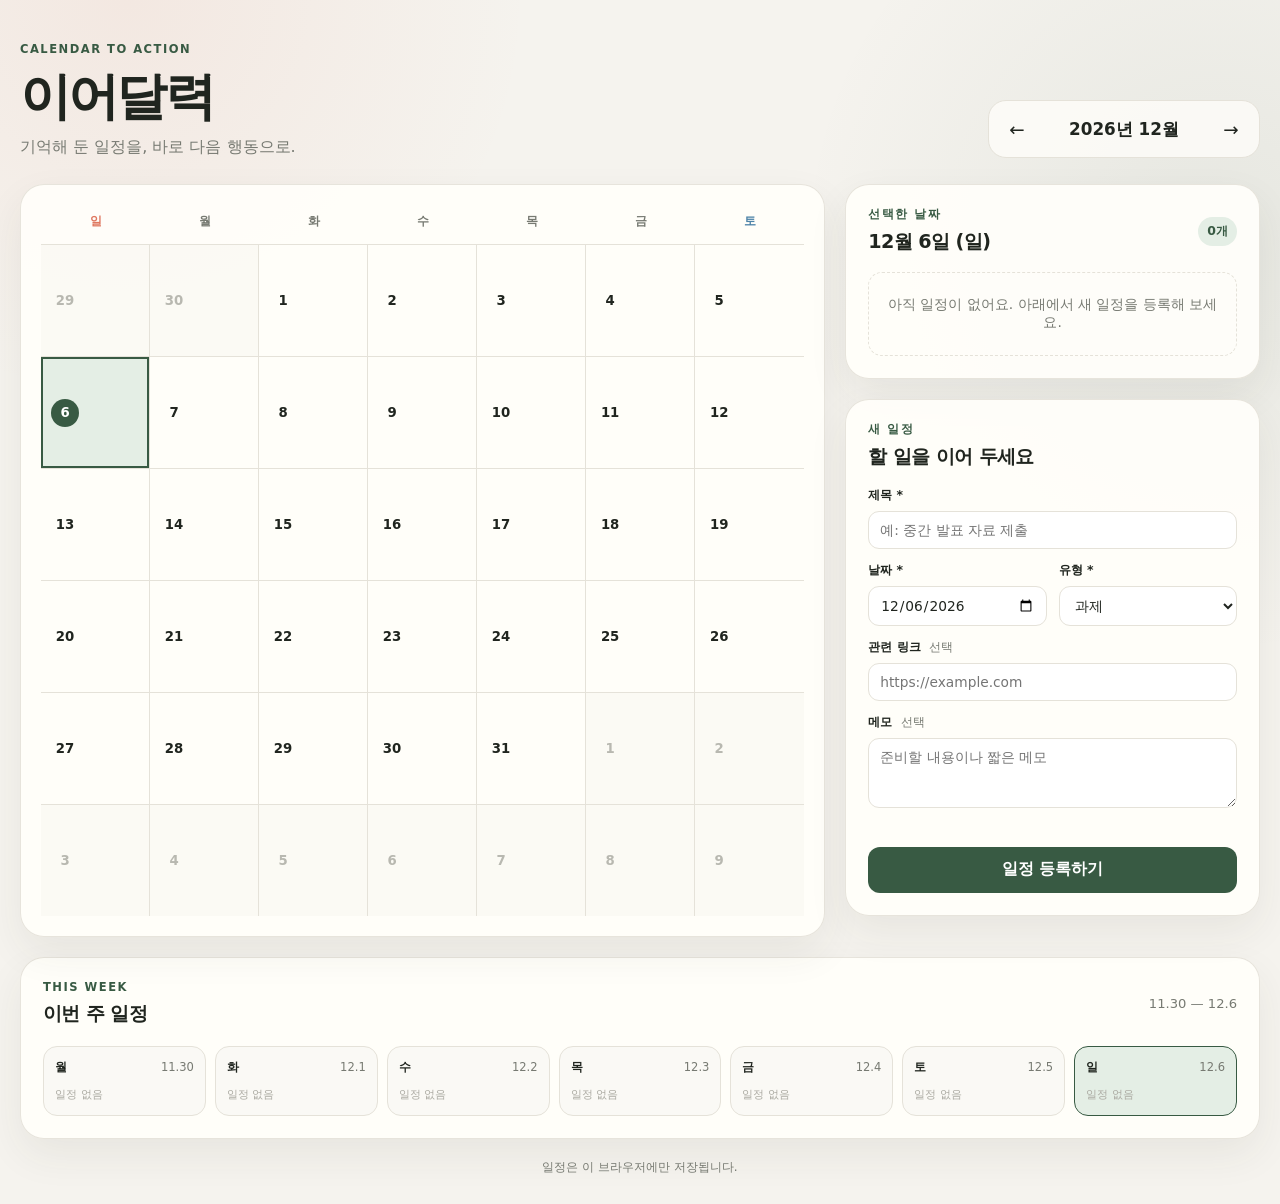
==== index.html @ fdb64bd1 "Publish connected calendar MVP" ====
<!doctype html>
<html lang="ko">
  <head>
    <meta charset="UTF-8" />
    <meta name="viewport" content="width=device-width, initial-scale=1.0" />
    <meta name="description" content="일정과 관련 링크를 한곳에서 관리하는 월간 일정 웹앱" />
    <title>이어달력</title>
    <link rel="icon" href="data:image/svg+xml,%3Csvg xmlns='http://www.w3.org/2000/svg' viewBox='0 0 64 64'%3E%3Crect width='64' height='64' rx='16' fill='%23385a43'/%3E%3Cpath d='M18 26h28v22H18z' fill='%23fffefa'/%3E%3Cpath d='M18 31h28M25 18v12M39 18v12' stroke='%23fffefa' stroke-width='4' stroke-linecap='round'/%3E%3Ccircle cx='27' cy='39' r='3' fill='%23df775f'/%3E%3C/svg%3E" />
    <link rel="stylesheet" href="style.css" />
    <script src="script.js" defer></script>
  </head>
  <body>
    <main class="app-shell">
      <header class="app-header">
        <div>
          <p class="eyebrow">CALENDAR TO ACTION</p>
          <h1>이어달력</h1>
          <p class="tagline">기억해 둔 일정을, 바로 다음 행동으로.</p>
        </div>
        <div class="month-controls" aria-label="월 이동">
          <button class="icon-button" id="prev-month" type="button" aria-label="이전 달">←</button>
          <h2 id="current-month" aria-live="polite"></h2>
          <button class="icon-button" id="next-month" type="button" aria-label="다음 달">→</button>
        </div>
      </header>

      <section class="workspace" aria-label="월간 일정 관리">
        <section class="calendar-card card" aria-labelledby="current-month">
          <div class="weekday-row" aria-hidden="true">
            <span>일</span><span>월</span><span>화</span><span>수</span><span>목</span><span>금</span><span>토</span>
          </div>
          <div id="calendar-grid" class="calendar-grid" role="grid" aria-label="월간 달력"></div>
        </section>

        <aside class="side-panel">
          <section class="card day-card" aria-labelledby="selected-date-heading">
            <div class="section-heading">
              <div>
                <p class="section-kicker">선택한 날짜</p>
                <h2 id="selected-date-heading"></h2>
              </div>
              <span id="event-count" class="count-badge"></span>
            </div>
            <div id="day-events" class="event-list" aria-live="polite"></div>
          </section>

          <section class="card form-card" aria-labelledby="form-heading">
            <div class="section-heading">
              <div>
                <p class="section-kicker">새 일정</p>
                <h2 id="form-heading">할 일을 이어 두세요</h2>
              </div>
            </div>
            <form id="event-form" novalidate>
              <div class="field full-field">
                <label for="event-title">제목 <span aria-hidden="true">*</span></label>
                <input id="event-title" name="title" type="text" maxlength="60" placeholder="예: 중간 발표 자료 제출" required />
              </div>
              <div class="field-row">
                <div class="field">
                  <label for="event-date">날짜 <span aria-hidden="true">*</span></label>
                  <input id="event-date" name="date" type="date" required />
                </div>
                <div class="field">
                  <label for="event-type">유형 <span aria-hidden="true">*</span></label>
                  <select id="event-type" name="type" required>
                    <option value="assignment">과제</option>
                    <option value="appointment">약속</option>
                    <option value="personal">개인</option>
                    <option value="other">기타</option>
                  </select>
                </div>
              </div>
              <div class="field full-field">
                <label for="event-link">관련 링크 <span class="optional">선택</span></label>
                <input id="event-link" name="link" type="url" inputmode="url" placeholder="https://example.com" />
              </div>
              <div class="field full-field">
                <label for="event-memo">메모 <span class="optional">선택</span></label>
                <textarea id="event-memo" name="memo" rows="3" maxlength="200" placeholder="준비할 내용이나 짧은 메모"></textarea>
              </div>
              <p id="form-message" class="form-message" role="alert"></p>
              <button class="primary-button" type="submit">일정 등록하기</button>
            </form>
          </section>
        </aside>
      </section>

      <section class="card weekly-card" aria-labelledby="weekly-heading">
        <div class="section-heading weekly-heading-row">
          <div>
            <p class="section-kicker">THIS WEEK</p>
            <h2 id="weekly-heading">이번 주 일정</h2>
          </div>
          <p id="week-range" class="week-range"></p>
        </div>
        <div id="weekly-grid" class="weekly-grid"></div>
      </section>

      <footer>일정은 이 브라우저에만 저장됩니다.</footer>
    </main>
  </body>
</html>
---- style.css ----
:root {
  --bg: #f5f3ee;
  --surface: #fffefa;
  --ink: #20251f;
  --muted: #777a72;
  --line: #e5e2d9;
  --accent: #385a43;
  --accent-soft: #e4eee5;
  --assignment: #df775f;
  --assignment-soft: #f9e5df;
  --appointment: #4d83a8;
  --appointment-soft: #e0edf5;
  --personal: #8067aa;
  --personal-soft: #ebe5f4;
  --other: #a9853b;
  --other-soft: #f4ebd5;
  --shadow: 0 16px 40px rgba(50, 51, 44, 0.07);
  color-scheme: light;
  font-family: Pretendard, "Noto Sans KR", system-ui, -apple-system, BlinkMacSystemFont, "Segoe UI", sans-serif;
}

* { box-sizing: border-box; }

body {
  margin: 0;
  min-width: 320px;
  color: var(--ink);
  background:
    radial-gradient(circle at 10% 0%, rgba(223, 119, 95, 0.09), transparent 25rem),
    radial-gradient(circle at 95% 20%, rgba(56, 90, 67, 0.08), transparent 26rem),
    var(--bg);
}

button, input, select, textarea { font: inherit; }
button { color: inherit; }

.app-shell {
  width: min(1240px, calc(100% - 40px));
  margin: 0 auto;
  padding: 42px 0 28px;
}

.app-header {
  display: flex;
  align-items: flex-end;
  justify-content: space-between;
  gap: 28px;
  margin-bottom: 26px;
}

.eyebrow, .section-kicker {
  margin: 0 0 7px;
  color: var(--accent);
  font-size: 0.72rem;
  font-weight: 800;
  letter-spacing: 0.13em;
}

h1, h2, p { margin-top: 0; }
h1 { margin-bottom: 5px; font-size: clamp(2rem, 4vw, 3.2rem); letter-spacing: -0.055em; }
.tagline { margin-bottom: 0; color: var(--muted); }

.month-controls {
  display: flex;
  align-items: center;
  gap: 12px;
  padding: 7px;
  border: 1px solid var(--line);
  border-radius: 18px;
  background: rgba(255, 254, 250, 0.78);
}

.month-controls h2 { min-width: 148px; margin: 0; text-align: center; font-size: 1.05rem; }
.icon-button {
  width: 42px;
  height: 42px;
  border: 0;
  border-radius: 13px;
  background: transparent;
  cursor: pointer;
  font-size: 1.15rem;
}
.icon-button:hover, .icon-button:focus-visible { background: var(--accent-soft); outline: none; }

.card {
  border: 1px solid rgba(229, 226, 217, 0.9);
  border-radius: 24px;
  background: rgba(255, 254, 250, 0.94);
  box-shadow: var(--shadow);
}

.workspace { display: grid; grid-template-columns: minmax(0, 1.65fr) minmax(310px, 0.85fr); gap: 20px; align-items: start; }
.calendar-card { padding: 20px; }
.weekday-row, .calendar-grid { display: grid; grid-template-columns: repeat(7, minmax(0, 1fr)); }
.weekday-row span { padding: 8px 4px 14px; color: var(--muted); text-align: center; font-size: 0.75rem; font-weight: 700; }
.weekday-row span:first-child { color: var(--assignment); }
.weekday-row span:last-child { color: var(--appointment); }

.calendar-day {
  position: relative;
  min-height: 112px;
  padding: 10px;
  border: 0;
  border-top: 1px solid var(--line);
  border-right: 1px solid var(--line);
  background: transparent;
  text-align: left;
  cursor: pointer;
  overflow: hidden;
}
.calendar-day:nth-child(7n) { border-right: 0; }
.calendar-day:hover { background: #f9f8f3; }
.calendar-day:focus-visible { z-index: 1; outline: 3px solid rgba(56, 90, 67, 0.32); outline-offset: -3px; }
.calendar-day.outside { color: #b8b8b0; background: rgba(245, 243, 238, 0.45); }
.calendar-day.selected { background: var(--accent-soft); box-shadow: inset 0 0 0 2px var(--accent); }
.day-number {
  display: inline-grid;
  width: 28px;
  height: 28px;
  place-items: center;
  border-radius: 50%;
  font-size: 0.83rem;
  font-weight: 700;
}
.calendar-day.today .day-number { color: white; background: var(--accent); }
.event-chips { display: grid; gap: 4px; margin-top: 8px; }
.event-chip {
  display: block;
  padding: 5px 7px;
  overflow: hidden;
  border-radius: 7px;
  color: #49342e;
  background: var(--assignment-soft);
  font-size: 0.7rem;
  font-weight: 650;
  text-overflow: ellipsis;
  white-space: nowrap;
}
.event-chip.type-appointment { color: #29475d; background: var(--appointment-soft); }
.event-chip.type-personal { color: #4d3d69; background: var(--personal-soft); }
.event-chip.type-other { color: #665121; background: var(--other-soft); }
.more-events { color: var(--muted); font-size: 0.68rem; padding-left: 4px; }

.side-panel { display: grid; gap: 20px; }
.day-card, .form-card, .weekly-card { padding: 22px; }
.section-heading { display: flex; align-items: center; justify-content: space-between; gap: 12px; margin-bottom: 17px; }
.section-heading h2 { margin: 0; font-size: 1.2rem; letter-spacing: -0.03em; }
.count-badge { min-width: 34px; padding: 6px 9px; border-radius: 999px; color: var(--accent); background: var(--accent-soft); text-align: center; font-size: 0.78rem; font-weight: 800; }
.event-list { display: grid; gap: 10px; }
.empty-state { margin: 0; padding: 23px 12px; border: 1px dashed var(--line); border-radius: 14px; color: var(--muted); text-align: center; font-size: 0.86rem; }
.event-item { padding: 14px; border-left: 4px solid var(--assignment); border-radius: 12px; background: #faf8f3; }
.event-item.type-appointment { border-color: var(--appointment); }
.event-item.type-personal { border-color: var(--personal); }
.event-item.type-other { border-color: var(--other); }
.event-item-head { display: flex; align-items: flex-start; justify-content: space-between; gap: 10px; }
.event-title { margin: 0; font-size: 0.95rem; overflow-wrap: anywhere; }
.type-label { display: inline-block; margin-top: 5px; color: var(--muted); font-size: 0.72rem; font-weight: 700; }
.event-memo { margin: 10px 0 0; color: #65685f; font-size: 0.8rem; line-height: 1.55; white-space: pre-wrap; overflow-wrap: anywhere; }
.event-actions { display: flex; gap: 7px; margin-top: 12px; }
.link-button, .delete-button { display: inline-flex; align-items: center; min-height: 33px; padding: 6px 10px; border-radius: 9px; font-size: 0.75rem; font-weight: 750; text-decoration: none; }
.link-button { color: white; background: var(--accent); }
.delete-button { border: 1px solid #e2d8d2; color: #865545; background: transparent; cursor: pointer; }
.link-button:hover, .link-button:focus-visible { background: #294633; }
.delete-button:hover, .delete-button:focus-visible { background: #faebe6; }

form { display: grid; gap: 13px; }
.field-row { display: grid; grid-template-columns: 1fr 1fr; gap: 12px; }
.field { display: grid; gap: 7px; }
.field label { font-size: 0.78rem; font-weight: 750; }
.optional { margin-left: 4px; color: var(--muted); font-weight: 500; }
input, select, textarea {
  width: 100%;
  border: 1px solid var(--line);
  border-radius: 11px;
  color: var(--ink);
  background: #fff;
  padding: 10px 11px;
  font-size: 0.86rem;
}
textarea { resize: vertical; }
input:focus, select:focus, textarea:focus { border-color: var(--accent); outline: 3px solid rgba(56, 90, 67, 0.12); }
.form-message { min-height: 1.2em; margin: -2px 0 0; color: #a44835; font-size: 0.78rem; }
.form-message.success { color: var(--accent); }
.primary-button { min-height: 46px; border: 0; border-radius: 12px; color: white; background: var(--accent); font-weight: 800; cursor: pointer; }
.primary-button:hover, .primary-button:focus-visible { background: #294633; outline: 3px solid rgba(56, 90, 67, 0.2); }

.weekly-card { margin-top: 20px; }
.weekly-heading-row { margin-bottom: 19px; }
.week-range { margin: 0; color: var(--muted); font-size: 0.82rem; }
.weekly-grid { display: grid; grid-template-columns: repeat(7, minmax(0, 1fr)); gap: 9px; }
.week-day { min-width: 0; padding: 13px 11px; border: 1px solid var(--line); border-radius: 14px; background: #faf9f5; }
.week-day.today { border-color: var(--accent); background: var(--accent-soft); }
.week-day-head { display: flex; align-items: baseline; justify-content: space-between; gap: 5px; margin-bottom: 12px; }
.week-name { font-size: 0.72rem; font-weight: 800; }
.week-date { color: var(--muted); font-size: 0.72rem; }
.week-event-list { display: grid; gap: 7px; }
.week-event { padding: 8px; border-radius: 9px; background: var(--assignment-soft); font-size: 0.72rem; }
.week-event.type-appointment { background: var(--appointment-soft); }
.week-event.type-personal { background: var(--personal-soft); }
.week-event.type-other { background: var(--other-soft); }
.week-event strong { display: block; overflow-wrap: anywhere; }
.week-event span { display: block; margin-top: 3px; color: var(--muted); font-size: 0.65rem; }
.week-event a { display: inline-block; margin-top: 7px; color: var(--accent); font-weight: 800; text-underline-offset: 2px; }
.week-empty { margin: 0; color: #aaa9a1; font-size: 0.7rem; }

footer { padding: 20px 4px 0; color: var(--muted); text-align: center; font-size: 0.75rem; }

@media (max-width: 920px) {
  .workspace { grid-template-columns: 1fr; }
  .side-panel { grid-template-columns: 1fr 1fr; }
  .weekly-grid { grid-template-columns: repeat(4, 1fr); }
}

@media (max-width: 680px) {
  .app-shell { width: min(100% - 24px, 560px); padding-top: 24px; }
  .app-header { align-items: stretch; flex-direction: column; gap: 18px; }
  .month-controls { justify-content: space-between; }
  .side-panel { grid-template-columns: 1fr; }
  .calendar-card { padding: 10px; border-radius: 18px; }
  .calendar-day { min-height: 72px; padding: 6px 4px; }
  .day-number { width: 25px; height: 25px; font-size: 0.76rem; }
  .event-chip { width: 100%; height: 7px; padding: 0; border-radius: 999px; color: transparent !important; font-size: 0; }
  .more-events { display: none; }
  .field-row { grid-template-columns: 1fr; }
  .weekly-grid { display: grid; grid-template-columns: 1fr; }
  .week-day { display: grid; grid-template-columns: 62px 1fr; gap: 8px; }
  .week-day-head { display: block; margin: 0; }
  .week-date { display: block; margin-top: 3px; }
  .weekly-heading-row { align-items: flex-start; flex-direction: column; }
}

@media (prefers-reduced-motion: no-preference) {
  button, a, input, select, textarea, .calendar-day { transition: background-color 160ms ease, border-color 160ms ease, transform 160ms ease; }
  .primary-button:hover { transform: translateY(-1px); }
}
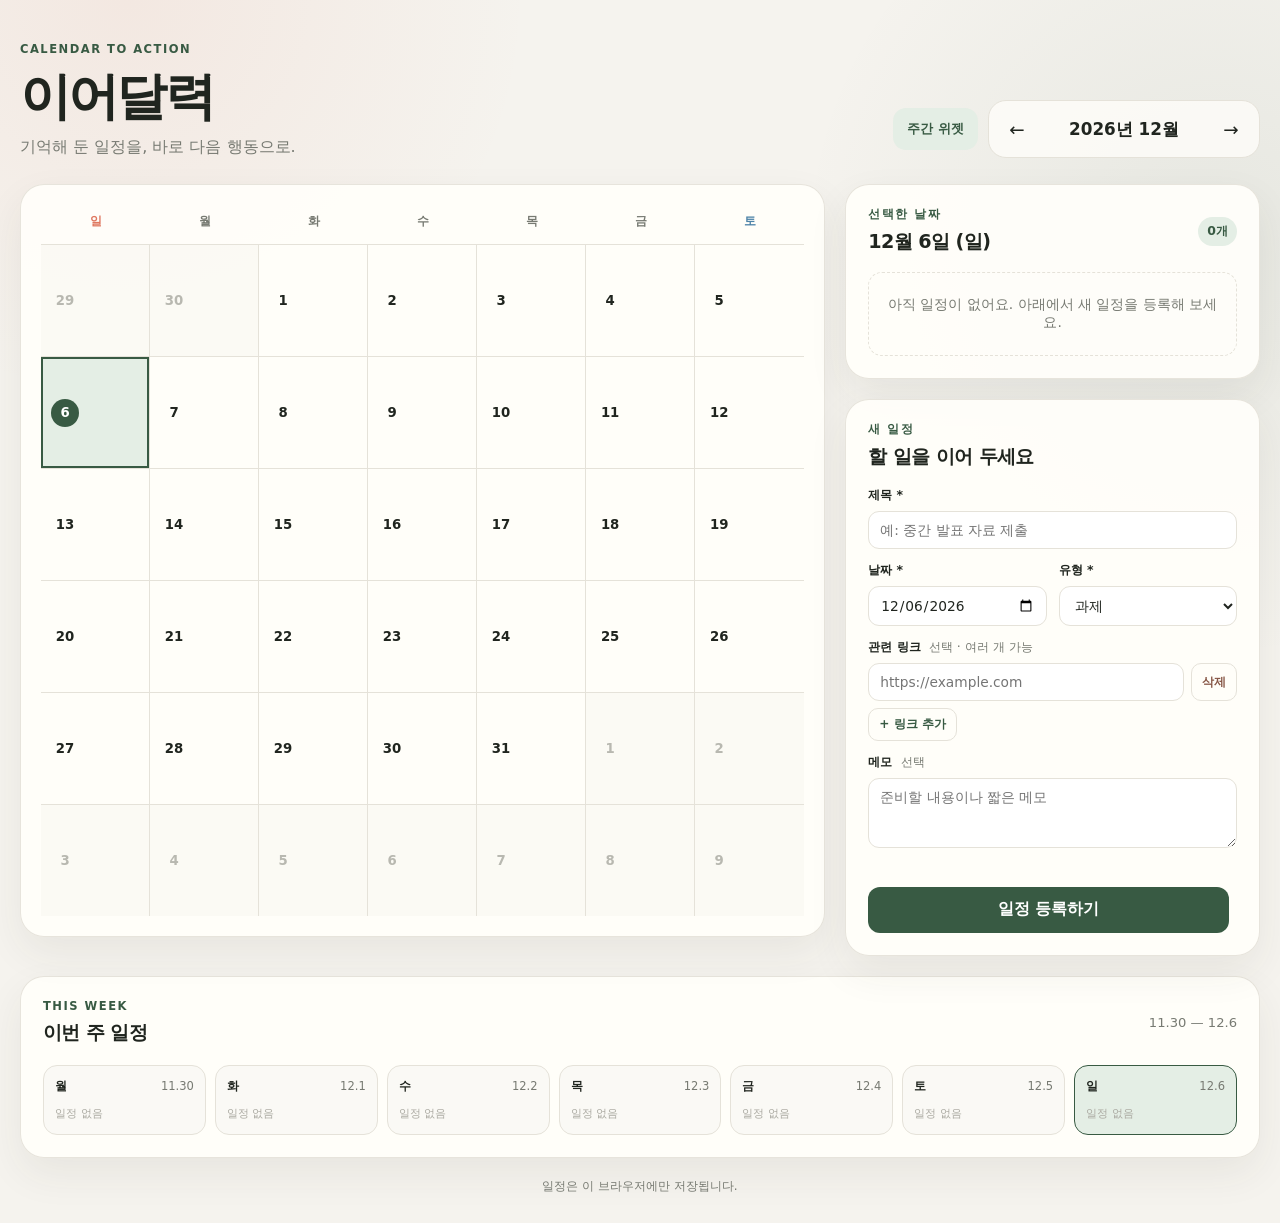
==== commit 641b00bf: "Add weekly widget and task management" ====
--- a/index.html
+++ b/index.html
@@ -17,10 +17,13 @@
           <h1>이어달력</h1>
           <p class="tagline">기억해 둔 일정을, 바로 다음 행동으로.</p>
         </div>
-        <div class="month-controls" aria-label="월 이동">
-          <button class="icon-button" id="prev-month" type="button" aria-label="이전 달">←</button>
-          <h2 id="current-month" aria-live="polite"></h2>
-          <button class="icon-button" id="next-month" type="button" aria-label="다음 달">→</button>
+        <div class="header-actions">
+          <a class="widget-link" href="widget.html">주간 위젯</a>
+          <div class="month-controls" aria-label="월 이동">
+            <button class="icon-button" id="prev-month" type="button" aria-label="이전 달">←</button>
+            <h2 id="current-month" aria-live="polite"></h2>
+            <button class="icon-button" id="next-month" type="button" aria-label="다음 달">→</button>
+          </div>
         </div>
       </header>
 
@@ -47,7 +50,7 @@
           <section class="card form-card" aria-labelledby="form-heading">
             <div class="section-heading">
               <div>
-                <p class="section-kicker">새 일정</p>
+                <p class="section-kicker" id="form-kicker">새 일정</p>
                 <h2 id="form-heading">할 일을 이어 두세요</h2>
               </div>
             </div>
@@ -72,15 +75,19 @@
                 </div>
               </div>
               <div class="field full-field">
-                <label for="event-link">관련 링크 <span class="optional">선택</span></label>
-                <input id="event-link" name="link" type="url" inputmode="url" placeholder="https://example.com" />
+                <label>관련 링크 <span class="optional">선택 · 여러 개 가능</span></label>
+                <div id="event-links" class="link-fields"></div>
+                <button class="add-link-button" id="add-link" type="button">+ 링크 추가</button>
               </div>
               <div class="field full-field">
                 <label for="event-memo">메모 <span class="optional">선택</span></label>
                 <textarea id="event-memo" name="memo" rows="3" maxlength="200" placeholder="준비할 내용이나 짧은 메모"></textarea>
               </div>
               <p id="form-message" class="form-message" role="alert"></p>
-              <button class="primary-button" type="submit">일정 등록하기</button>
+              <div class="form-actions">
+                <button class="primary-button" id="submit-button" type="submit">일정 등록하기</button>
+                <button class="secondary-button" id="cancel-edit" type="button" hidden>수정 취소</button>
+              </div>
             </form>
           </section>
         </aside>
--- a/style.css
+++ b/style.css
@@ -33,6 +33,7 @@
 
 button, input, select, textarea { font: inherit; }
 button { color: inherit; }
+a { color: inherit; }
 
 .app-shell {
   width: min(1240px, calc(100% - 40px));
@@ -59,6 +60,25 @@
 h1, h2, p { margin-top: 0; }
 h1 { margin-bottom: 5px; font-size: clamp(2rem, 4vw, 3.2rem); letter-spacing: -0.055em; }
 .tagline { margin-bottom: 0; color: var(--muted); }
+
+.header-actions {
+  display: flex;
+  align-items: center;
+  gap: 10px;
+}
+
+.widget-link {
+  padding: 12px 14px;
+  border-radius: 13px;
+  color: var(--accent);
+  background: var(--accent-soft);
+  font-size: .82rem;
+  font-weight: 800;
+  text-decoration: none;
+}
+
+.widget-link:hover,
+.widget-link:focus-visible { outline: 2px solid var(--accent); }
 
 .month-controls {
   display: flex;
@@ -152,15 +172,22 @@
 .event-item.type-appointment { border-color: var(--appointment); }
 .event-item.type-personal { border-color: var(--personal); }
 .event-item.type-other { border-color: var(--other); }
+.event-item.completed { border-color: #aaa9a1; background: #f0efea; opacity: .78; }
+.event-item.completed .event-title { text-decoration: line-through; }
 .event-item-head { display: flex; align-items: flex-start; justify-content: space-between; gap: 10px; }
 .event-title { margin: 0; font-size: 0.95rem; overflow-wrap: anywhere; }
 .type-label { display: inline-block; margin-top: 5px; color: var(--muted); font-size: 0.72rem; font-weight: 700; }
 .event-memo { margin: 10px 0 0; color: #65685f; font-size: 0.8rem; line-height: 1.55; white-space: pre-wrap; overflow-wrap: anywhere; }
-.event-actions { display: flex; gap: 7px; margin-top: 12px; }
-.link-button, .delete-button { display: inline-flex; align-items: center; min-height: 33px; padding: 6px 10px; border-radius: 9px; font-size: 0.75rem; font-weight: 750; text-decoration: none; }
+.event-links, .event-actions { display: flex; flex-wrap: wrap; gap: 7px; margin-top: 12px; }
+.link-button, .complete-button, .edit-button, .delete-button { display: inline-flex; align-items: center; min-height: 33px; padding: 6px 10px; border-radius: 9px; font-size: 0.75rem; font-weight: 750; text-decoration: none; }
 .link-button { color: white; background: var(--accent); }
-.delete-button { border: 1px solid #e2d8d2; color: #865545; background: transparent; cursor: pointer; }
+.complete-button, .edit-button, .delete-button { border: 1px solid var(--line); background: transparent; cursor: pointer; }
+.complete-button { color: var(--accent); }
+.edit-button { color: #4d5f77; }
+.delete-button { color: #865545; }
 .link-button:hover, .link-button:focus-visible { background: #294633; }
+.complete-button:hover, .complete-button:focus-visible { background: var(--accent-soft); }
+.edit-button:hover, .edit-button:focus-visible { background: #e7edf4; }
 .delete-button:hover, .delete-button:focus-visible { background: #faebe6; }
 
 form { display: grid; gap: 13px; }
@@ -179,9 +206,26 @@
 }
 textarea { resize: vertical; }
 input:focus, select:focus, textarea:focus { border-color: var(--accent); outline: 3px solid rgba(56, 90, 67, 0.12); }
+.link-fields { display: grid; gap: 7px; }
+.link-field-row { display: grid; grid-template-columns: 1fr auto; gap: 7px; }
+.add-link-button, .remove-link-button, .secondary-button {
+  border: 1px solid var(--line);
+  border-radius: 10px;
+  color: var(--accent);
+  background: transparent;
+  font-weight: 750;
+  cursor: pointer;
+}
+.add-link-button { justify-self: start; padding: 7px 10px; font-size: .76rem; }
+.remove-link-button { padding: 0 10px; color: #865545; font-size: .72rem; }
+.add-link-button:hover, .add-link-button:focus-visible,
+.secondary-button:hover, .secondary-button:focus-visible { background: var(--accent-soft); }
+.remove-link-button:hover, .remove-link-button:focus-visible { background: #faebe6; }
 .form-message { min-height: 1.2em; margin: -2px 0 0; color: #a44835; font-size: 0.78rem; }
 .form-message.success { color: var(--accent); }
+.form-actions { display: grid; grid-template-columns: 1fr auto; gap: 8px; }
 .primary-button { min-height: 46px; border: 0; border-radius: 12px; color: white; background: var(--accent); font-weight: 800; cursor: pointer; }
+.secondary-button { min-height: 46px; padding: 0 14px; }
 .primary-button:hover, .primary-button:focus-visible { background: #294633; outline: 3px solid rgba(56, 90, 67, 0.2); }
 
 .weekly-card { margin-top: 20px; }
@@ -214,6 +258,8 @@
 @media (max-width: 680px) {
   .app-shell { width: min(100% - 24px, 560px); padding-top: 24px; }
   .app-header { align-items: stretch; flex-direction: column; gap: 18px; }
+  .header-actions { align-items: stretch; flex-direction: column; }
+  .widget-link { text-align: center; }
   .month-controls { justify-content: space-between; }
   .side-panel { grid-template-columns: 1fr; }
   .calendar-card { padding: 10px; border-radius: 18px; }
@@ -222,6 +268,7 @@
   .event-chip { width: 100%; height: 7px; padding: 0; border-radius: 999px; color: transparent !important; font-size: 0; }
   .more-events { display: none; }
   .field-row { grid-template-columns: 1fr; }
+  .form-actions { grid-template-columns: 1fr; }
   .weekly-grid { display: grid; grid-template-columns: 1fr; }
   .week-day { display: grid; grid-template-columns: 62px 1fr; gap: 8px; }
   .week-day-head { display: block; margin: 0; }
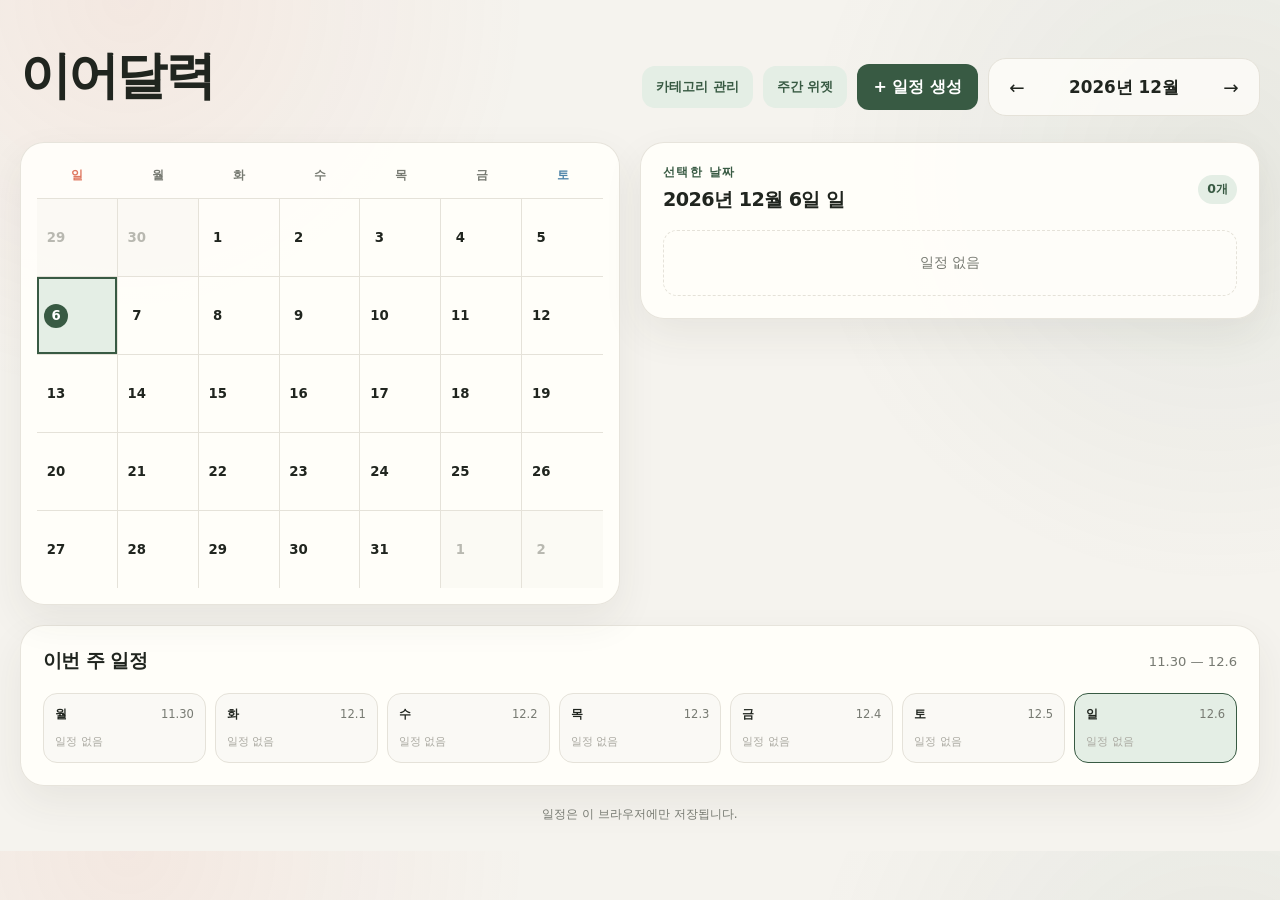
==== commit 5c190b2d: "feat: 일정 생성과 카테고리 관리 개선" ====
--- a/index.html
+++ b/index.html
@@ -7,18 +7,19 @@
     <title>이어달력</title>
     <link rel="icon" href="data:image/svg+xml,%3Csvg xmlns='http://www.w3.org/2000/svg' viewBox='0 0 64 64'%3E%3Crect width='64' height='64' rx='16' fill='%23385a43'/%3E%3Cpath d='M18 26h28v22H18z' fill='%23fffefa'/%3E%3Cpath d='M18 31h28M25 18v12M39 18v12' stroke='%23fffefa' stroke-width='4' stroke-linecap='round'/%3E%3Ccircle cx='27' cy='39' r='3' fill='%23df775f'/%3E%3C/svg%3E" />
     <link rel="stylesheet" href="style.css" />
+    <script src="calendar-data.js" defer></script>
     <script src="script.js" defer></script>
   </head>
   <body>
     <main class="app-shell">
       <header class="app-header">
         <div>
-          <p class="eyebrow">CALENDAR TO ACTION</p>
           <h1>이어달력</h1>
-          <p class="tagline">기억해 둔 일정을, 바로 다음 행동으로.</p>
         </div>
         <div class="header-actions">
+          <button class="widget-link" id="manage-categories" type="button">카테고리 관리</button>
           <a class="widget-link" href="widget.html">주간 위젯</a>
+          <button class="primary-button header-create" id="create-event" type="button">+ 일정 생성</button>
           <div class="month-controls" aria-label="월 이동">
             <button class="icon-button" id="prev-month" type="button" aria-label="이전 달">←</button>
             <h2 id="current-month" aria-live="polite"></h2>
@@ -47,31 +48,40 @@
             <div id="day-events" class="event-list" aria-live="polite"></div>
           </section>
 
-          <section class="card form-card" aria-labelledby="form-heading">
+        </aside>
+      </section>
+
+      <dialog id="event-dialog" class="form-dialog" aria-labelledby="form-heading">
+          <section class="card form-card">
             <div class="section-heading">
               <div>
-                <p class="section-kicker" id="form-kicker">새 일정</p>
-                <h2 id="form-heading">할 일을 이어 두세요</h2>
+                <h2 id="form-heading">일정 생성</h2>
               </div>
+              <button class="dialog-close" id="close-event-dialog" type="button" aria-label="닫기">×</button>
             </div>
             <form id="event-form" novalidate>
               <div class="field full-field">
                 <label for="event-title">제목 <span aria-hidden="true">*</span></label>
-                <input id="event-title" name="title" type="text" maxlength="60" placeholder="예: 중간 발표 자료 제출" required />
+                <input id="event-title" name="title" type="text" maxlength="60" required />
               </div>
               <div class="field-row">
                 <div class="field">
-                  <label for="event-date">날짜 <span aria-hidden="true">*</span></label>
+                  <label for="event-date">시작 날짜 <span aria-hidden="true">*</span></label>
                   <input id="event-date" name="date" type="date" required />
                 </div>
                 <div class="field">
-                  <label for="event-type">유형 <span aria-hidden="true">*</span></label>
-                  <select id="event-type" name="type" required>
-                    <option value="assignment">과제</option>
-                    <option value="appointment">약속</option>
-                    <option value="personal">개인</option>
-                    <option value="other">기타</option>
-                  </select>
+                  <label for="event-end-date">종료 날짜</label>
+                  <input id="event-end-date" name="endDate" type="date" />
+                </div>
+              </div>
+              <div class="field-row">
+                <div class="field">
+                  <label for="event-time">시간</label>
+                  <input id="event-time" name="time" type="time" />
+                </div>
+                <div class="field">
+                  <label for="event-type">카테고리</label>
+                  <select id="event-type" name="type" required></select>
                 </div>
               </div>
               <div class="field full-field">
@@ -81,22 +91,37 @@
               </div>
               <div class="field full-field">
                 <label for="event-memo">메모 <span class="optional">선택</span></label>
-                <textarea id="event-memo" name="memo" rows="3" maxlength="200" placeholder="준비할 내용이나 짧은 메모"></textarea>
+                <textarea id="event-memo" name="memo" rows="3" maxlength="200"></textarea>
               </div>
               <p id="form-message" class="form-message" role="alert"></p>
               <div class="form-actions">
-                <button class="primary-button" id="submit-button" type="submit">일정 등록하기</button>
-                <button class="secondary-button" id="cancel-edit" type="button" hidden>수정 취소</button>
+                <button class="primary-button" id="submit-button" type="submit">저장</button>
+                <button class="secondary-button" id="cancel-edit" type="button">취소</button>
               </div>
             </form>
           </section>
-        </aside>
-      </section>
+      </dialog>
+
+      <dialog id="category-dialog" class="form-dialog" aria-labelledby="category-heading">
+        <section class="card form-card">
+          <div class="section-heading">
+            <h2 id="category-heading">카테고리 관리</h2>
+            <button class="dialog-close" id="close-category-dialog" type="button" aria-label="닫기">×</button>
+          </div>
+          <form id="category-form">
+            <div id="category-fields" class="category-fields"></div>
+            <p id="category-message" class="form-message" role="alert"></p>
+            <div class="form-actions">
+              <button class="primary-button" type="submit">저장</button>
+              <button class="secondary-button" id="cancel-categories" type="button">취소</button>
+            </div>
+          </form>
+        </section>
+      </dialog>
 
       <section class="card weekly-card" aria-labelledby="weekly-heading">
         <div class="section-heading weekly-heading-row">
           <div>
-            <p class="section-kicker">THIS WEEK</p>
             <h2 id="weekly-heading">이번 주 일정</h2>
           </div>
           <p id="week-range" class="week-range"></p>
--- a/style.css
+++ b/style.css
@@ -6,14 +6,6 @@
   --line: #e5e2d9;
   --accent: #385a43;
   --accent-soft: #e4eee5;
-  --assignment: #df775f;
-  --assignment-soft: #f9e5df;
-  --appointment: #4d83a8;
-  --appointment-soft: #e0edf5;
-  --personal: #8067aa;
-  --personal-soft: #ebe5f4;
-  --other: #a9853b;
-  --other-soft: #f4ebd5;
   --shadow: 0 16px 40px rgba(50, 51, 44, 0.07);
   color-scheme: light;
   font-family: Pretendard, "Noto Sans KR", system-ui, -apple-system, BlinkMacSystemFont, "Segoe UI", sans-serif;
@@ -49,7 +41,7 @@
   margin-bottom: 26px;
 }
 
-.eyebrow, .section-kicker {
+.section-kicker {
   margin: 0 0 7px;
   color: var(--accent);
   font-size: 0.72rem;
@@ -59,7 +51,6 @@
 
 h1, h2, p { margin-top: 0; }
 h1 { margin-bottom: 5px; font-size: clamp(2rem, 4vw, 3.2rem); letter-spacing: -0.055em; }
-.tagline { margin-bottom: 0; color: var(--muted); }
 
 .header-actions {
   display: flex;
@@ -109,17 +100,17 @@
   box-shadow: var(--shadow);
 }
 
-.workspace { display: grid; grid-template-columns: minmax(0, 1.65fr) minmax(310px, 0.85fr); gap: 20px; align-items: start; }
-.calendar-card { padding: 20px; }
+.workspace { display: grid; grid-template-columns: minmax(0, 600px) minmax(310px, 1fr); gap: 20px; align-items: start; }
+.calendar-card { padding: 16px; }
 .weekday-row, .calendar-grid { display: grid; grid-template-columns: repeat(7, minmax(0, 1fr)); }
 .weekday-row span { padding: 8px 4px 14px; color: var(--muted); text-align: center; font-size: 0.75rem; font-weight: 700; }
-.weekday-row span:first-child { color: var(--assignment); }
-.weekday-row span:last-child { color: var(--appointment); }
+.weekday-row span:first-child { color: #df775f; }
+.weekday-row span:last-child { color: #4d83a8; }
 
 .calendar-day {
   position: relative;
-  min-height: 112px;
-  padding: 10px;
+  height: 78px;
+  padding: 7px;
   border: 0;
   border-top: 1px solid var(--line);
   border-right: 1px solid var(--line);
@@ -133,50 +124,47 @@
 .calendar-day:focus-visible { z-index: 1; outline: 3px solid rgba(56, 90, 67, 0.32); outline-offset: -3px; }
 .calendar-day.outside { color: #b8b8b0; background: rgba(245, 243, 238, 0.45); }
 .calendar-day.selected { background: var(--accent-soft); box-shadow: inset 0 0 0 2px var(--accent); }
+.calendar-day.drop-target {
+  z-index: 1;
+  background: #edf4ed;
+  box-shadow: inset 0 0 0 3px var(--accent);
+}
 .day-number {
-  display: inline-grid;
-  width: 28px;
-  height: 28px;
+  display: grid;
+  width: 24px;
+  height: 24px;
   place-items: center;
   border-radius: 50%;
   font-size: 0.83rem;
   font-weight: 700;
 }
 .calendar-day.today .day-number { color: white; background: var(--accent); }
-.event-chips { display: grid; gap: 4px; margin-top: 8px; }
+.event-chips { display: grid; gap: 3px; margin-top: 3px; max-height: 37px; overflow-y: auto; scrollbar-width: thin; }
 .event-chip {
   display: block;
-  padding: 5px 7px;
-  overflow: hidden;
-  border-radius: 7px;
-  color: #49342e;
-  background: var(--assignment-soft);
-  font-size: 0.7rem;
-  font-weight: 650;
-  text-overflow: ellipsis;
-  white-space: nowrap;
-}
-.event-chip.type-appointment { color: #29475d; background: var(--appointment-soft); }
-.event-chip.type-personal { color: #4d3d69; background: var(--personal-soft); }
-.event-chip.type-other { color: #665121; background: var(--other-soft); }
-.more-events { color: var(--muted); font-size: 0.68rem; padding-left: 4px; }
-
-.side-panel { display: grid; gap: 20px; }
+  height: 6px;
+  min-height: 6px;
+  border-radius: 999px;
+  background: var(--category-color);
+  cursor: grab;
+  user-select: none;
+}
+.event-chip:active { cursor: grabbing; }
+.event-chip.dragging { opacity: .45; }
+
 .day-card, .form-card, .weekly-card { padding: 22px; }
 .section-heading { display: flex; align-items: center; justify-content: space-between; gap: 12px; margin-bottom: 17px; }
 .section-heading h2 { margin: 0; font-size: 1.2rem; letter-spacing: -0.03em; }
 .count-badge { min-width: 34px; padding: 6px 9px; border-radius: 999px; color: var(--accent); background: var(--accent-soft); text-align: center; font-size: 0.78rem; font-weight: 800; }
 .event-list { display: grid; gap: 10px; }
 .empty-state { margin: 0; padding: 23px 12px; border: 1px dashed var(--line); border-radius: 14px; color: var(--muted); text-align: center; font-size: 0.86rem; }
-.event-item { padding: 14px; border-left: 4px solid var(--assignment); border-radius: 12px; background: #faf8f3; }
-.event-item.type-appointment { border-color: var(--appointment); }
-.event-item.type-personal { border-color: var(--personal); }
-.event-item.type-other { border-color: var(--other); }
+.event-item { padding: 14px; border-left: 4px solid var(--category-color); border-radius: 12px; background: #faf8f3; }
 .event-item.completed { border-color: #aaa9a1; background: #f0efea; opacity: .78; }
 .event-item.completed .event-title { text-decoration: line-through; }
 .event-item-head { display: flex; align-items: flex-start; justify-content: space-between; gap: 10px; }
 .event-title { margin: 0; font-size: 0.95rem; overflow-wrap: anywhere; }
 .type-label { display: inline-block; margin-top: 5px; color: var(--muted); font-size: 0.72rem; font-weight: 700; }
+.event-detail { display: block; margin-top: 4px; color: var(--muted); font-size: .72rem; }
 .event-memo { margin: 10px 0 0; color: #65685f; font-size: 0.8rem; line-height: 1.55; white-space: pre-wrap; overflow-wrap: anywhere; }
 .event-links, .event-actions { display: flex; flex-wrap: wrap; gap: 7px; margin-top: 12px; }
 .link-button, .complete-button, .edit-button, .delete-button { display: inline-flex; align-items: center; min-height: 33px; padding: 6px 10px; border-radius: 9px; font-size: 0.75rem; font-weight: 750; text-decoration: none; }
@@ -193,7 +181,7 @@
 form { display: grid; gap: 13px; }
 .field-row { display: grid; grid-template-columns: 1fr 1fr; gap: 12px; }
 .field { display: grid; gap: 7px; }
-.field label { font-size: 0.78rem; font-weight: 750; }
+.field label, .field-label { font-size: 0.78rem; font-weight: 750; }
 .optional { margin-left: 4px; color: var(--muted); font-weight: 500; }
 input, select, textarea {
   width: 100%;
@@ -222,7 +210,6 @@
 .secondary-button:hover, .secondary-button:focus-visible { background: var(--accent-soft); }
 .remove-link-button:hover, .remove-link-button:focus-visible { background: #faebe6; }
 .form-message { min-height: 1.2em; margin: -2px 0 0; color: #a44835; font-size: 0.78rem; }
-.form-message.success { color: var(--accent); }
 .form-actions { display: grid; grid-template-columns: 1fr auto; gap: 8px; }
 .primary-button { min-height: 46px; border: 0; border-radius: 12px; color: white; background: var(--accent); font-weight: 800; cursor: pointer; }
 .secondary-button { min-height: 46px; padding: 0 14px; }
@@ -238,10 +225,7 @@
 .week-name { font-size: 0.72rem; font-weight: 800; }
 .week-date { color: var(--muted); font-size: 0.72rem; }
 .week-event-list { display: grid; gap: 7px; }
-.week-event { padding: 8px; border-radius: 9px; background: var(--assignment-soft); font-size: 0.72rem; }
-.week-event.type-appointment { background: var(--appointment-soft); }
-.week-event.type-personal { background: var(--personal-soft); }
-.week-event.type-other { background: var(--other-soft); }
+.week-event { padding: 8px; border-left: 3px solid var(--category-color); border-radius: 9px; background: #f5f3ee; font-size: 0.72rem; }
 .week-event strong { display: block; overflow-wrap: anywhere; }
 .week-event span { display: block; margin-top: 3px; color: var(--muted); font-size: 0.65rem; }
 .week-event a { display: inline-block; margin-top: 7px; color: var(--accent); font-weight: 800; text-underline-offset: 2px; }
@@ -249,9 +233,20 @@
 
 footer { padding: 20px 4px 0; color: var(--muted); text-align: center; font-size: 0.75rem; }
 
+.header-create { padding: 0 16px; white-space: nowrap; }
+.header-actions > button.widget-link { border: 0; cursor: pointer; font: inherit; font-size: .82rem; font-weight: 800; }
+.form-dialog { width: min(94vw, 530px); max-height: min(90vh, 800px); padding: 0; border: 0; border-radius: 24px; background: transparent; overflow-y: auto; }
+.form-dialog::backdrop { background: rgba(25, 33, 27, .55); }
+.form-dialog .card { box-shadow: none; }
+.dialog-close { border: 0; background: transparent; font-size: 1.6rem; line-height: 1; cursor: pointer; }
+.category-fields { display: grid; gap: 12px; }
+.category-row { display: grid; grid-template-columns: 1fr 96px; gap: 12px; align-items: end; }
+.category-row label { display: grid; gap: 6px; font-size: .78rem; font-weight: 750; }
+.category-row input[type="color"] { height: 42px; padding: 4px; cursor: pointer; }
+
 @media (max-width: 920px) {
   .workspace { grid-template-columns: 1fr; }
-  .side-panel { grid-template-columns: 1fr 1fr; }
+  .calendar-card { width: min(100%, 600px); }
   .weekly-grid { grid-template-columns: repeat(4, 1fr); }
 }
 
@@ -261,12 +256,11 @@
   .header-actions { align-items: stretch; flex-direction: column; }
   .widget-link { text-align: center; }
   .month-controls { justify-content: space-between; }
-  .side-panel { grid-template-columns: 1fr; }
   .calendar-card { padding: 10px; border-radius: 18px; }
-  .calendar-day { min-height: 72px; padding: 6px 4px; }
+  .calendar-day { height: 58px; padding: 5px 4px; }
   .day-number { width: 25px; height: 25px; font-size: 0.76rem; }
-  .event-chip { width: 100%; height: 7px; padding: 0; border-radius: 999px; color: transparent !important; font-size: 0; }
-  .more-events { display: none; }
+  .event-chip { height: 5px; min-height: 5px; }
+  .event-chips { max-height: 21px; gap: 2px; }
   .field-row { grid-template-columns: 1fr; }
   .form-actions { grid-template-columns: 1fr; }
   .weekly-grid { display: grid; grid-template-columns: 1fr; }
